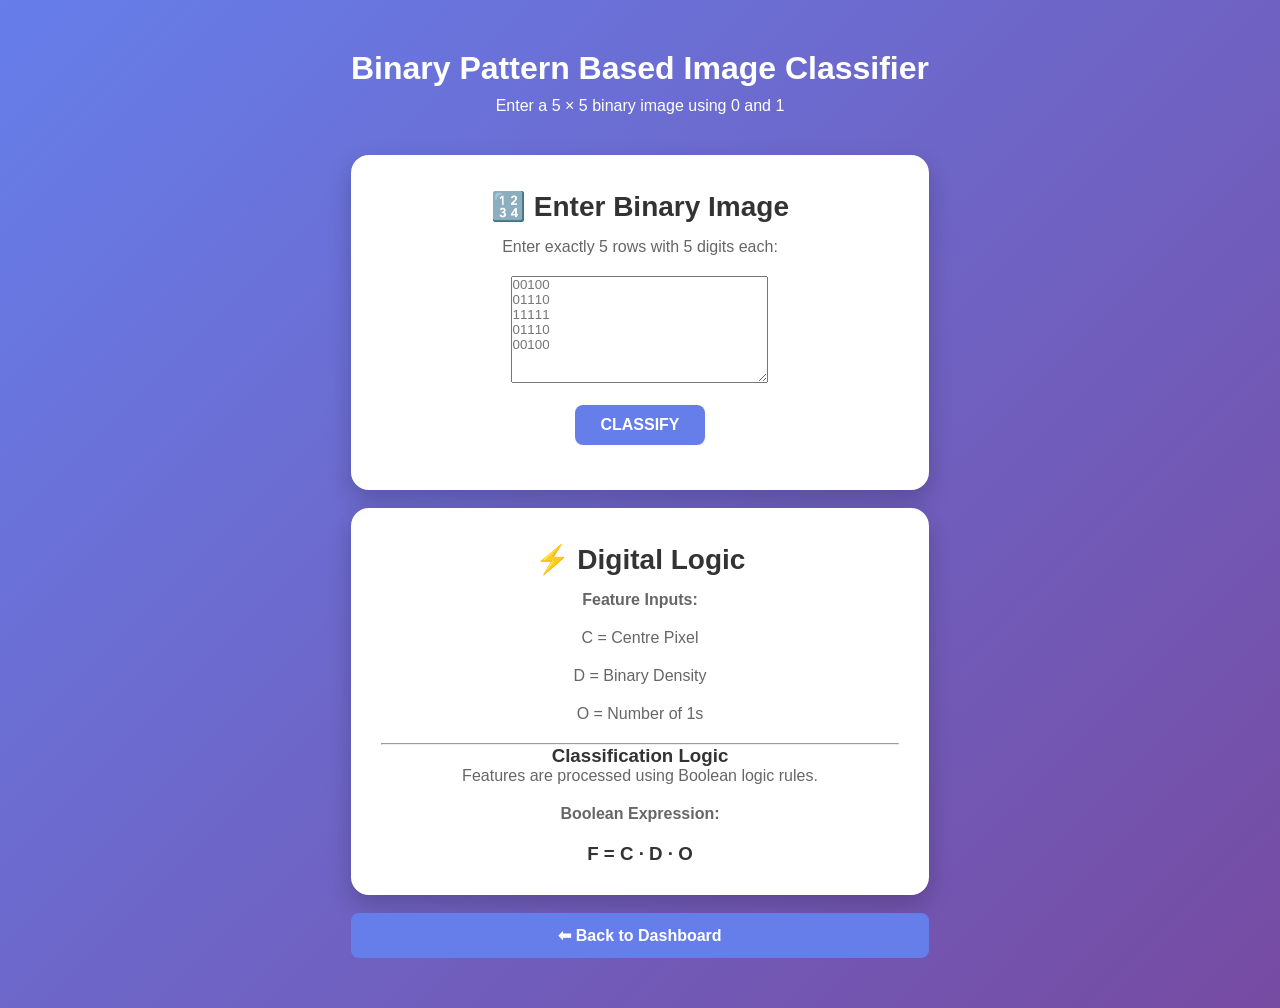
==== classifier.html @ 15fc5e55 "Initial project upload" ====
<!DOCTYPE html>
<html lang="en">

<head>
    <meta charset="UTF-8">
    <meta name="viewport" content="width=device-width, initial-scale=1.0">

    <title>Binary Pattern Classifier</title>

    <link rel="stylesheet" href="style.css">
</head>

<body>

    <div class="dashboard">

        <h1>Binary Pattern Based Image Classifier</h1>

        <p>Enter a 5 × 5 binary image using 0 and 1</p>

        <div class="card">

            <h2>🔢 Enter Binary Image</h2>

            <p>Enter exactly 5 rows with 5 digits each:</p>

            <textarea
                id="binaryInput"
                rows="7"
                cols="30"
                placeholder="00100
01110
11111
01110
00100"></textarea>

            <br><br>

            <button onclick="classifyPattern()">CLASSIFY</button>

            <h2 id="result"></h2>

            <div id="features"></div>

        </div>

        <br>

        <div class="card">

            <h2>⚡ Digital Logic</h2>

            <p><b>Feature Inputs:</b></p>

            <p>C = Centre Pixel</p>
            <p>D = Binary Density</p>
            <p>O = Number of 1s</p>

            <hr>

            <h3>Classification Logic</h3>

            <p>Features are processed using Boolean logic rules.</p>

            <p><b>Boolean Expression:</b></p>

            <h3>F = C · D · O</h3>

        </div>

        <br>

        <button onclick="window.location.href='dashboard.html'">
            ⬅ Back to Dashboard
        </button>

    </div>

    <script src="script.js"></script>

</body>

</html>
---- style.css ----
* {
    box-sizing: border-box;
    margin: 0;
    padding: 0;
    font-family: Arial, sans-serif;
}

body {
    min-height: 100vh;
    display: flex;
    justify-content: center;
    align-items: center;
    background: linear-gradient(135deg, #667eea, #764ba2);
}

.login-container {
    width: 400px;
    text-align: center;
    color: white;
}

.project-icon {
    width: 70px;
    height: 70px;
    margin: 0 auto 15px;
    border-radius: 20px;
    background: white;
    color: #667eea;
    display: flex;
    justify-content: center;
    align-items: center;
    font-size: 35px;
    font-weight: bold;
}

h1 {
    font-size: 32px;
}

h2 {
    font-size: 28px;
    margin-top: 5px;
}

.subtitle {
    margin: 12px 0 25px;
    opacity: 0.9;
}

.login-box {
    background: white;
    padding: 30px;
    border-radius: 18px;
    text-align: left;
    box-shadow: 0 15px 35px rgba(0, 0, 0, 0.2);
}

label {
    display: block;
    color: #333;
    font-weight: bold;
    margin-bottom: 7px;
}

input {
    width: 100%;
    padding: 13px;
    margin-bottom: 18px;
    border: 1px solid #ddd;
    border-radius: 8px;
    font-size: 15px;
}

input:focus {
    outline: none;
    border-color: #667eea;
}

button {
    width: 100%;
    padding: 13px;
    border: none;
    border-radius: 8px;
    background: #667eea;
    color: white;
    font-size: 16px;
    font-weight: bold;
    cursor: pointer;
}

button:hover {
    background: #5568d8;
}

#errorMessage {
    color: #e74c3c;
    text-align: center;
    margin-top: 12px;
    font-size: 14px;
}

.footer-text {
    margin-top: 20px;
    font-size: 13px;
    opacity: 0.8;
}
.dashboard {
    min-height: 100vh;
    padding: 50px 8%;
    text-align: center;
    color: white;
}

.dashboard h1 {
    margin-bottom: 10px;
}

.dashboard > p {
    margin-bottom: 40px;
}

.dashboard-cards {
    display: grid;
    grid-template-columns: repeat(2, 1fr);
    gap: 25px;
    max-width: 900px;
    margin: auto;
}

.card {
    background: white;
    color: #333;
    padding: 30px;
    border-radius: 18px;
    box-shadow: 0 10px 25px rgba(0,0,0,0.2);
}

.card h2 {
    margin-bottom: 15px;
}

.card p {
    margin-bottom: 20px;
    color: #666;
}

.card button {
    width: auto;
    padding: 11px 25px;
}
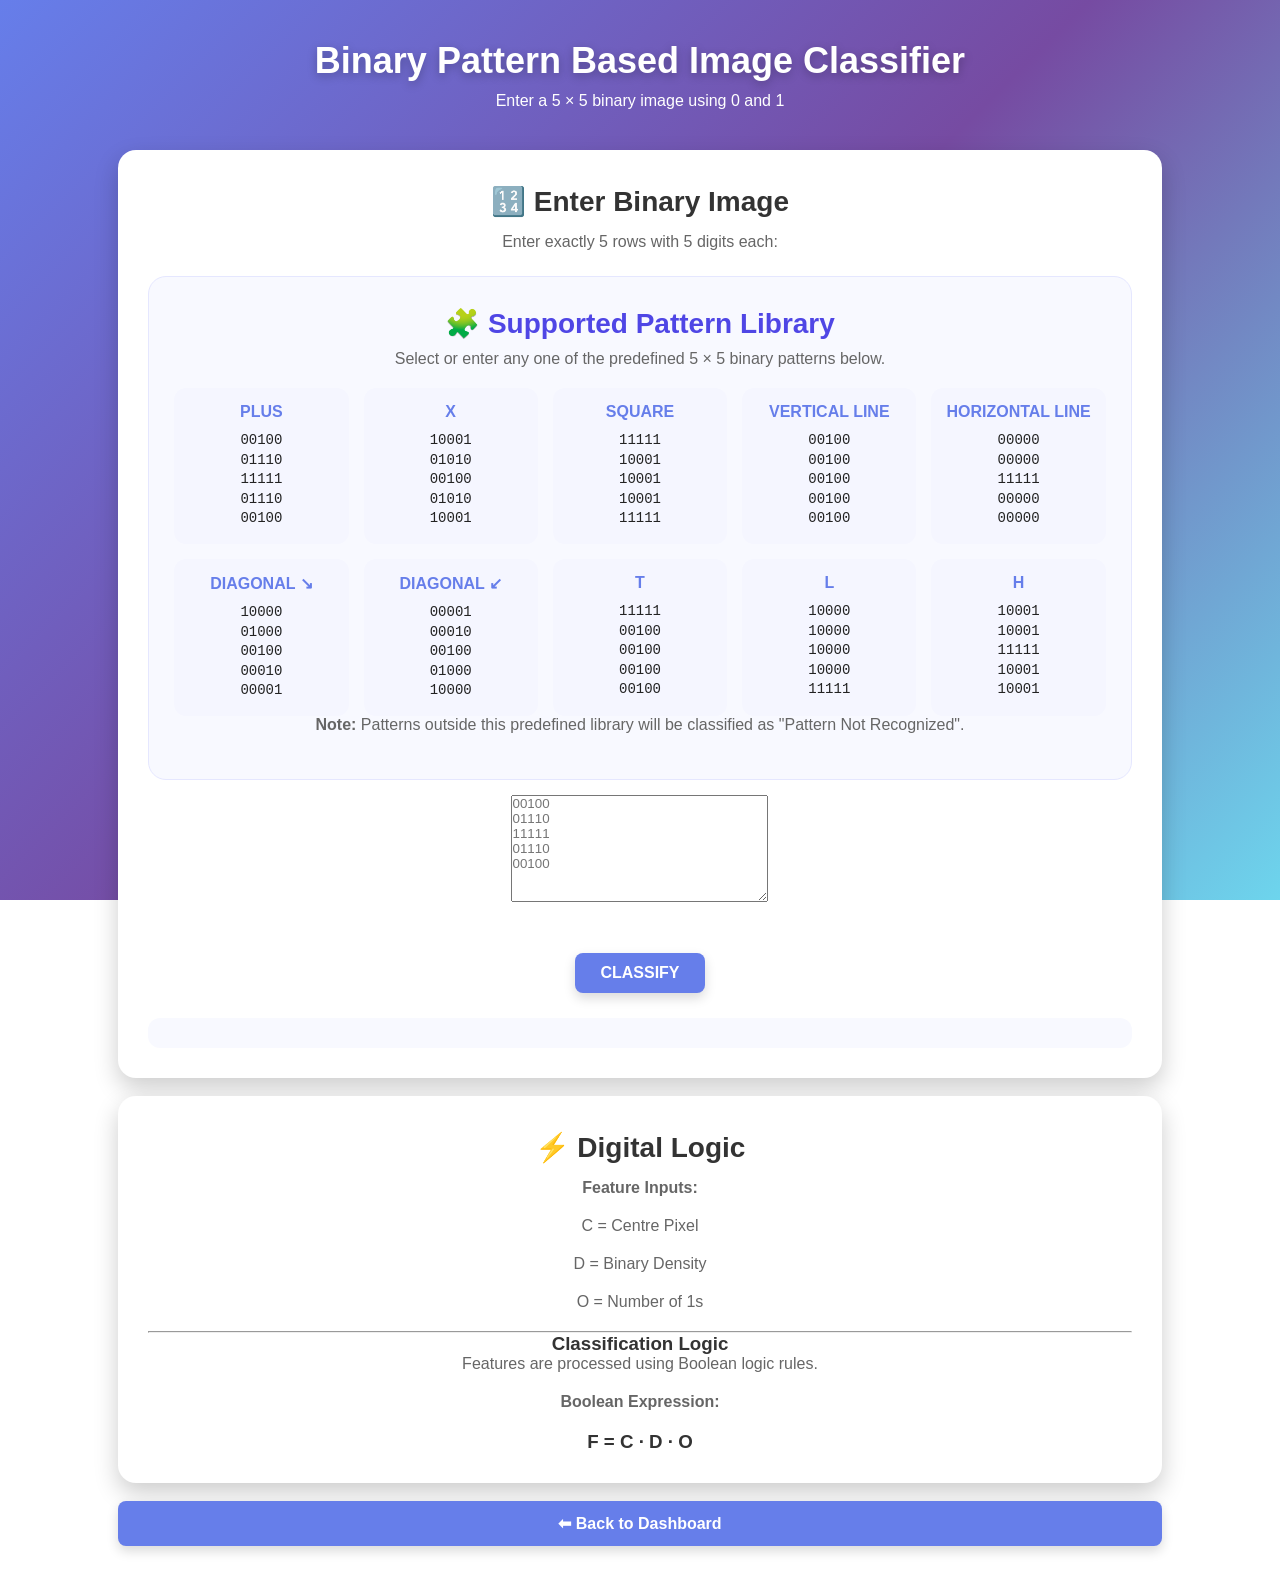
==== commit d436dea0: "Updated project design" ====
--- a/classifier.html
+++ b/classifier.html
@@ -23,7 +23,108 @@
             <h2>🔢 Enter Binary Image</h2>
 
             <p>Enter exactly 5 rows with 5 digits each:</p>
+           <div class="pattern-section">
 
+    <h2>🧩 Supported Pattern Library</h2>
+    <p>Select or enter any one of the predefined 5 × 5 binary patterns below.</p>
+
+    <div class="pattern-library">
+
+        <div class="pattern-item">
+            <h3>PLUS</h3>
+            <pre>00100
+01110
+11111
+01110
+00100</pre>
+        </div>
+
+        <div class="pattern-item">
+            <h3>X</h3>
+            <pre>10001
+01010
+00100
+01010
+10001</pre>
+        </div>
+
+        <div class="pattern-item">
+            <h3>SQUARE</h3>
+            <pre>11111
+10001
+10001
+10001
+11111</pre>
+        </div>
+
+        <div class="pattern-item">
+            <h3>VERTICAL LINE</h3>
+            <pre>00100
+00100
+00100
+00100
+00100</pre>
+        </div>
+
+        <div class="pattern-item">
+            <h3>HORIZONTAL LINE</h3>
+            <pre>00000
+00000
+11111
+00000
+00000</pre>
+        </div>
+
+        <div class="pattern-item">
+            <h3>DIAGONAL ↘</h3>
+            <pre>10000
+01000
+00100
+00010
+00001</pre>
+        </div>
+
+        <div class="pattern-item">
+            <h3>DIAGONAL ↙</h3>
+            <pre>00001
+00010
+00100
+01000
+10000</pre>
+        </div>
+
+        <div class="pattern-item">
+            <h3>T</h3>
+            <pre>11111
+00100
+00100
+00100
+00100</pre>
+        </div>
+
+        <div class="pattern-item">
+            <h3>L</h3>
+            <pre>10000
+10000
+10000
+10000
+11111</pre>
+        </div>
+
+        <div class="pattern-item">
+            <h3>H</h3>
+            <pre>10001
+10001
+11111
+10001
+10001</pre>
+        </div>
+
+    </div>
+
+    <p><b>Note:</b> Patterns outside this predefined library will be classified as "Pattern Not Recognized".</p>
+
+</div>
             <textarea
                 id="binaryInput"
                 rows="7"
--- a/style.css
+++ b/style.css
@@ -147,4 +147,140 @@
 .card button {
     width: auto;
     padding: 11px 25px;
+}
+.pattern-library {
+    display: grid;
+    grid-template-columns: repeat(5, 1fr);
+    gap: 15px;
+    margin-top: 20px;
+}
+
+.pattern-item {
+    background: #f5f6ff;
+    padding: 15px;
+    border-radius: 12px;
+    text-align: center;
+}
+
+.pattern-item h3 {
+    font-size: 16px;
+    margin-bottom: 10px;
+    color: #667eea;
+}
+
+.pattern-item pre {
+    font-family: monospace;
+    font-size: 14px;
+    line-height: 1.4;
+    color: #222;
+}
+
+@media (max-width: 800px) {
+    .pattern-library {
+        grid-template-columns: repeat(2, 1fr);
+    }
+}
+/* ✨ Modern Project Design */
+
+body {
+    background: linear-gradient(135deg, #667eea, #764ba2, #6dd5ed);
+    background-attachment: fixed;
+}
+
+.dashboard {
+    padding-top: 40px;
+}
+
+.dashboard > h1 {
+    font-size: 36px;
+    text-shadow: 0 3px 10px rgba(0,0,0,0.25);
+}
+
+.card {
+    transition: transform 0.25s ease, box-shadow 0.25s ease;
+}
+
+.card:hover {
+    transform: translateY(-5px);
+    box-shadow: 0 18px 35px rgba(0,0,0,0.25);
+}
+
+button {
+    transition: 0.25s ease;
+    box-shadow: 0 5px 12px rgba(0,0,0,0.15);
+}
+
+button:hover {
+    transform: translateY(-2px);
+    box-shadow: 0 8px 18px rgba(0,0,0,0.25);
+}
+
+.pattern-item {
+    transition: transform 0.2s ease, box-shadow 0.2s ease;
+}
+
+.pattern-item:hover {
+    transform: translateY(-4px);
+    box-shadow: 0 8px 18px rgba(102,126,234,0.25);
+}
+/* Dashboard Card Upgrade */
+
+.dashboard-cards {
+    max-width: 1000px;
+    gap: 25px;
+}
+
+.dashboard-cards .card {
+    padding: 30px 25px;
+    border-radius: 20px;
+    background: rgba(255, 255, 255, 0.96);
+}
+
+.dashboard-cards .card h2 {
+    color: #4f46e5;
+    margin-bottom: 12px;
+}
+
+.dashboard-cards .card p {
+    min-height: 45px;
+    line-height: 1.5;
+}
+
+.dashboard-cards .card button {
+    margin-top: 5px;
+}
+/* Classifier Page Upgrade */
+
+.pattern-section {
+    margin-top: 25px;
+    padding: 25px;
+    background: #f8f9ff;
+    border-radius: 18px;
+    border: 1px solid #e5e7ff;
+}
+
+.pattern-section h2 {
+    color: #4f46e5;
+    margin-bottom: 10px;
+}
+
+.pattern-section > p {
+    color: #666;
+}
+
+#binaryInput {
+    display: block;
+    margin: 15px auto;
+}
+
+#result {
+    margin-top: 25px;
+    color: #4f46e5;
+}
+
+#features {
+    margin-top: 20px;
+    padding: 15px;
+    background: #f8f9ff;
+    border-radius: 12px;
 }
